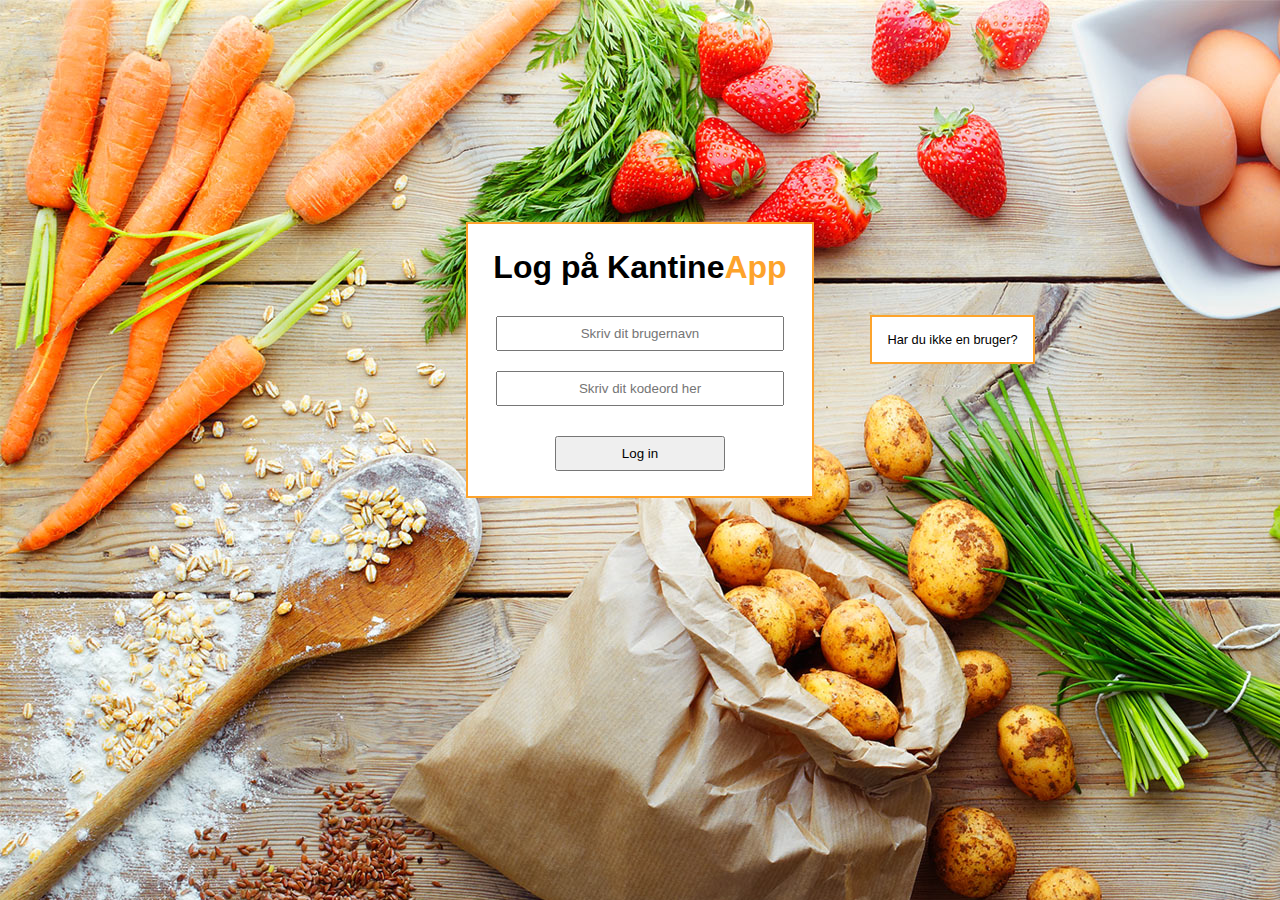
==== Index.html @ 48ffe1b7 "Log in page er færdig og userMainView er under arbejde, Log ud virker ikke" ====
<!DOCTYPE html>
<html lang="en">
<head>
    <meta charset="UTF-8">
    <title>Kantine App</title>
    <link href="css/animate.css" rel="stylesheet" type="text/css">
    <link href="css/style.css" rel="stylesheet" type="text/css">
</head>
<body>
<div class="login animated">
    <div class="outline">
        <h1>Log på Kantine<span style="color: #fda32b;">App</span></h1>
        <form id="login">
            <input class="username form-input" placeholder="Skriv dit brugernavn" required>
            <input type="password" class="password form-input" placeholder="Skriv dit kodeord her" required>
            <button class="submit">Log in</button>
        </form>
    </div>
</div>
    <button class="switch animated">Har du ikke en bruger?</button>
<div class="Opret">
    <div class="outline">
        <h1>Opret dig på Kantine<span style="color: #fda32b;">App</span></h1>
        <form id="Opret">
            <input class="username form-input" placeholder="Eks aabb99cd" required>
            <input type="password" class="password form-input" placeholder="Skriv dit kodeord her" required>
            <button class="submit">Opret dig</button>
        </form>
    </div>
</div>


<script src="js/jQuery.js" type="text/javascript"></script>
<script src="js/api.js" type="text/javascript"></script>
<script src="js/login.js" type="text/javascript"></script>
</body>
</html>
---- css/style.css ----
* {
    margin:0;
    padding: 0;
    outline: none;
}

html, body {
    height: 100%;
    background-image: url("../lib/login-background.jpg");
}

p, h1, h2, h3{
    font-family: 'Helvetica', Arial, sans-serif;
}

.login h1{
    margin-bottom: 20px;
}
.login{
    display: flex;
    justify-content: center;
    align-items: center;
    height: 80%;
}
.Opret{
    justify-content: center;
    align-items: center;
    position: absolute;
    top: 24%;
    left: 34%;
    transform: translate(50%,50%);
    visibility: hidden;

}
.outline{
    display: flex;
    flex-direction: column;
    border: 2px solid #fda32b;
    padding:25px;
    background-color: white;
}

form {
    width: 100%;
    display: flex;
    flex-direction: column;
    align-items: center;
}
input {
    width: 90%;
    padding: 8px 10px;
    margin: 10px;
    text-align: center;
}
.submit {
    padding: 8px 10px;
    margin:20px 0 0 0;
    width: 58%;
}
.switch{
    position: absolute;
    top:35%;
    left:68%;
    padding:15px;
    background: white;
    border: 2px solid #fda32b;
    cursor: pointer;
    font-size: 80%;
    z-index: 20;
}

.error {
    border: 2px solid darkred;
}

.success {
    border: 2px solid greenyellow;
}
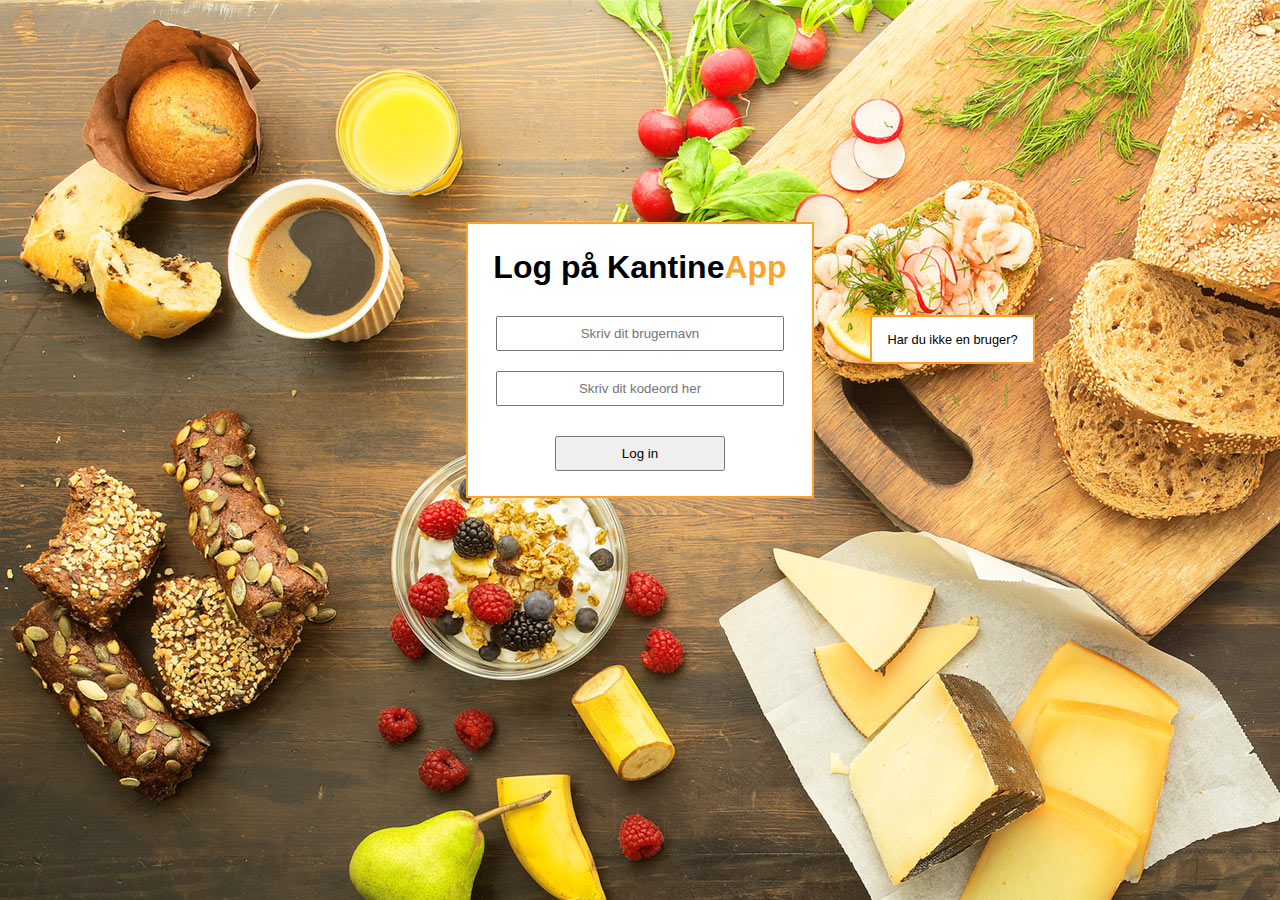
==== commit 13789ccf: "Historik funktion implementeret, og både ordre oversigt for medarbejdere og brugere sortere efter se" ====
--- a/Index.html
+++ b/Index.html
@@ -31,7 +31,7 @@
 
 
 <script src="js/jQuery.js" type="text/javascript"></script>
-<script src="js/api.js" type="text/javascript"></script>
+<script src="js/SDK.js" type="text/javascript"></script>
 <script src="js/login.js" type="text/javascript"></script>
 </body>
 </html>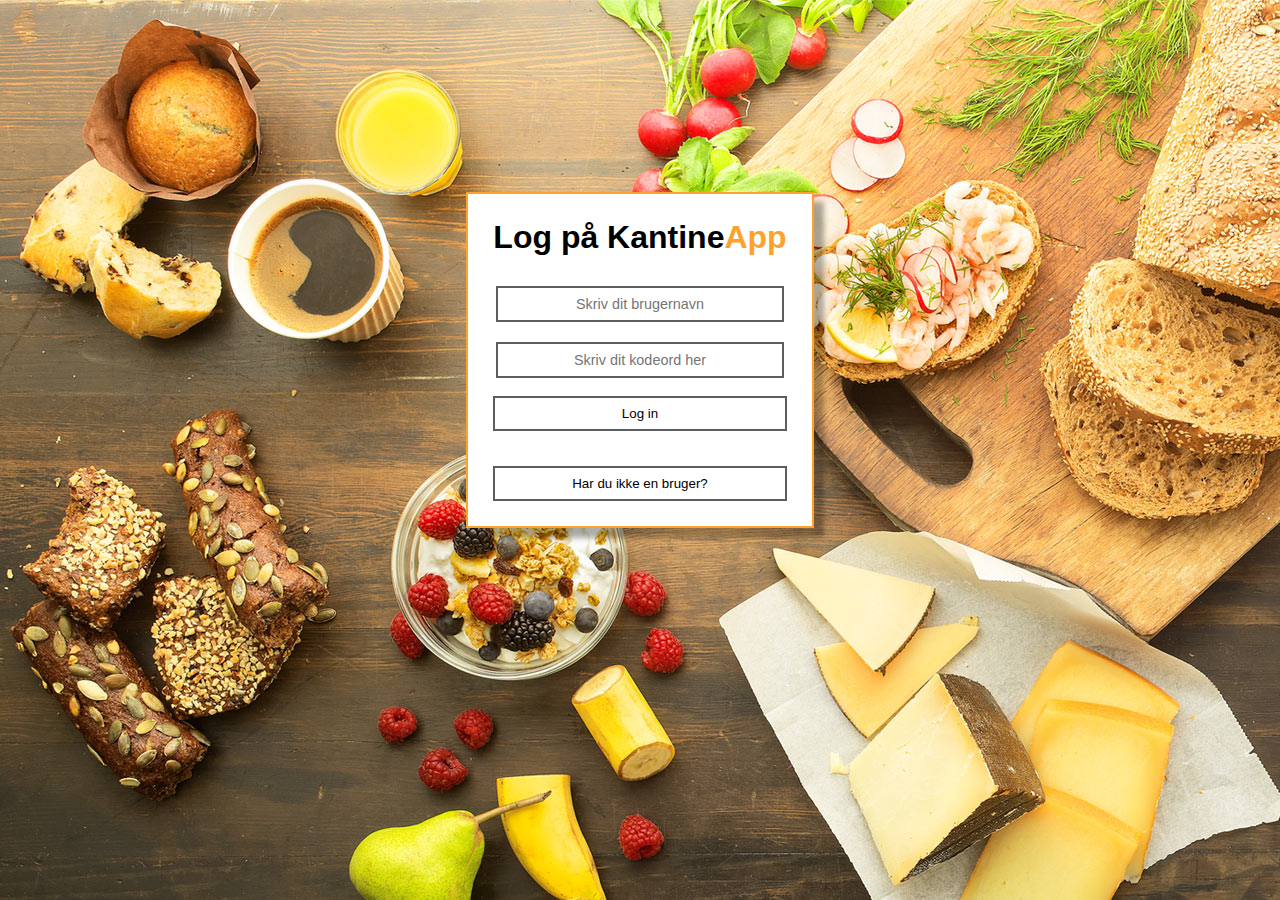
==== commit 068f2816: "Alle ajax kald er ny krypteret med en true - false boolean i SDK. og det samme i config." ====
--- a/Index.html
+++ b/Index.html
@@ -15,9 +15,9 @@
             <input type="password" class="password form-input" placeholder="Skriv dit kodeord her" required>
             <button class="submit">Log in</button>
         </form>
+    <button class="switch">Har du ikke en bruger?</button>
     </div>
 </div>
-    <button class="switch animated">Har du ikke en bruger?</button>
 <div class="Opret">
     <div class="outline">
         <h1>Opret dig på Kantine<span style="color: #fda32b;">App</span></h1>
@@ -26,6 +26,7 @@
             <input type="password" class="password form-input" placeholder="Skriv dit kodeord her" required>
             <button class="submit">Opret dig</button>
         </form>
+    <button class="switch">Har du allerede en bruger?</button>
     </div>
 </div>
 
--- a/css/style.css
+++ b/css/style.css
@@ -13,7 +13,7 @@
     font-family: 'Helvetica', Arial, sans-serif;
 }
 
-.login h1{
+.login h1, .Opret h1{
     margin-bottom: 20px;
 }
 .login{
@@ -23,14 +23,16 @@
     height: 80%;
 }
 .Opret{
+    display: flex;
+    flex-direction: column;
     justify-content: center;
     align-items: center;
     position: absolute;
-    top: 24%;
-    left: 34%;
-    transform: translate(50%,50%);
+    left: 0;
+    right: 0;
+    top: 20%;
+    margin: 0 auto;
     visibility: hidden;
-
 }
 .outline{
     display: flex;
@@ -38,6 +40,7 @@
     border: 2px solid #fda32b;
     padding:25px;
     background-color: white;
+    box-shadow: 10px 10px 5px rgba(0, 0, 0, 0.31);
 }
 
 form {
@@ -47,30 +50,51 @@
     align-items: center;
 }
 input {
+    font-size: 90%;
     width: 90%;
     padding: 8px 10px;
     margin: 10px;
     text-align: center;
+    -webkit-transition: all 0.4s;
+    -moz-transition: all 0.4s;
+    -ms-transition: all 0.4s;
+    -o-transition: all 0.4s;
+    transition: all 0.4s;
+    border: 2px solid #5c5d62;
 }
+
 .submit {
     padding: 8px 10px;
-    margin:20px 0 0 0;
-    width: 58%;
+    margin:8px 0 35px 0;
+    width: 100%;
+    background-color: white;
+    border: 2px solid #5c5d62;
+    cursor: pointer;
+    -webkit-transition: all 0.4s;
+    -moz-transition: all 0.4s;
+    -ms-transition: all 0.4s;
+    -o-transition: all 0.4s;
+    transition: all 0.4s;
 }
 .switch{
-    position: absolute;
-    top:35%;
-    left:68%;
-    padding:15px;
+    padding: 8px 10px;
     background: white;
+    border: 2px solid #5c5d62;
+    cursor: pointer;
+    z-index: 20;
+    -webkit-transition: all 0.4s;
+    -moz-transition: all 0.4s;
+    -ms-transition: all 0.4s;
+    -o-transition: all 0.4s;
+    transition: all 0.4s;
+}
+
+input:focus, input:active, .switch:hover, .submit:hover{
     border: 2px solid #fda32b;
-    cursor: pointer;
-    font-size: 80%;
-    z-index: 20;
 }
 
 .error {
-    border: 2px solid darkred;
+    border: 2px solid #b30000;
 }
 
 .success {
